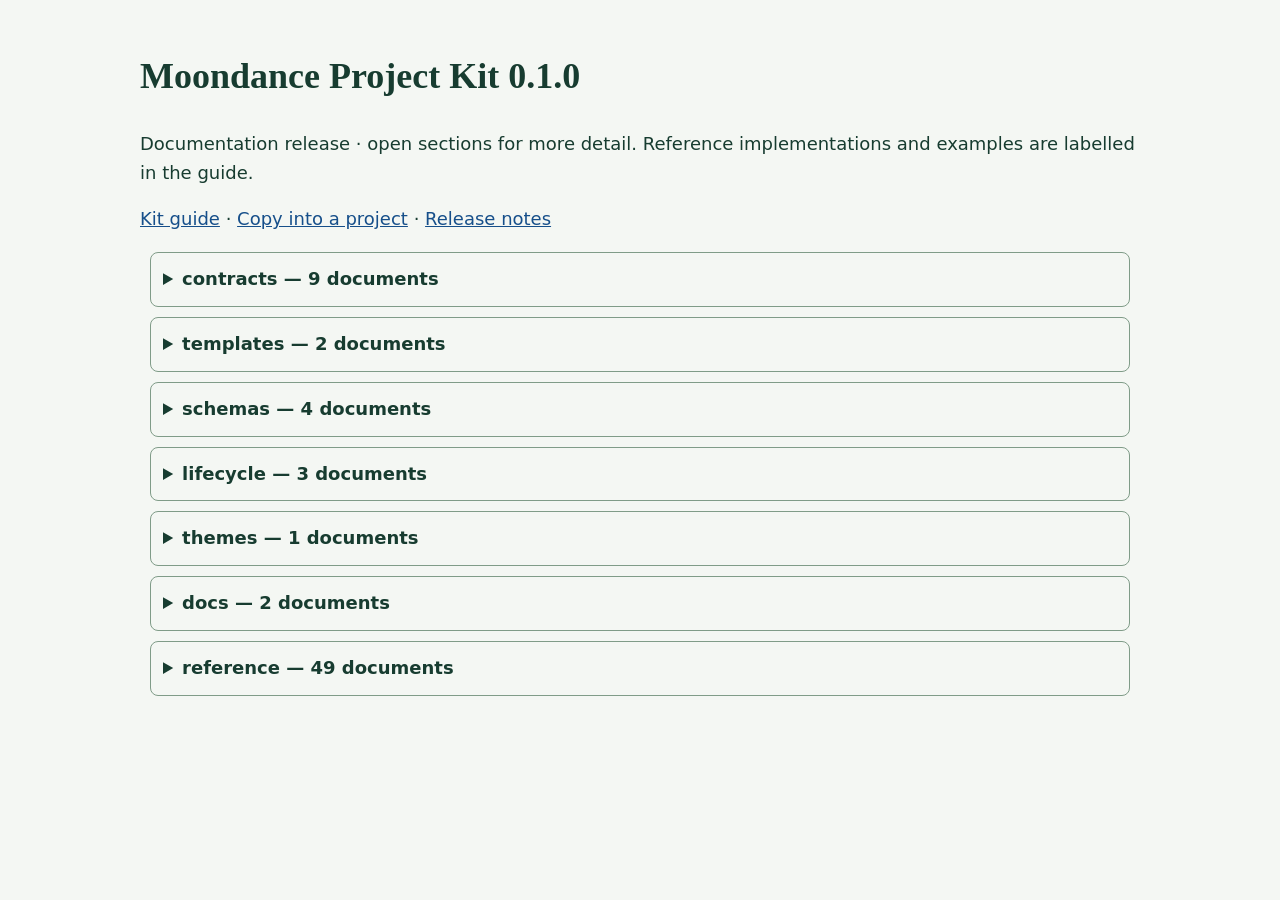
==== project-kit/inspect/index.html @ 2faeb173 "Adopt Moondance Project Kit 0.1.0" ====
<!doctype html><html lang="en"><meta charset="utf-8"><meta name="viewport" content="width=device-width"><title>Moondance Project Kit 0.1.0</title><style>body{font:18px/1.6 system-ui;background:#f4f7f3;color:#173c30;max-width:1000px;margin:auto;padding:24px}details{border:1px solid #809c88;border-radius:8px;padding:12px;margin:10px}summary{cursor:pointer;font-weight:bold}a{color:#164f8a}a:focus,summary:focus{outline:3px solid #986900}h1{font-family:Georgia,serif}</style><main><h1>Moondance Project Kit 0.1.0</h1><p>Documentation release · open sections for more detail. Reference implementations and examples are labelled in the guide.</p><p><a href="../MOONDANCE-PROJECT-KIT.md">Kit guide</a> · <a href="../docs/ADOPTION.md">Copy into a project</a> · <a href="../RELEASE-NOTES.md">Release notes</a></p><details><summary>contracts — 9 documents</summary><details><summary>contracts</summary><ul><li><a href="../contracts/accessibility.md">accessibility.md</a></li><li><a href="../contracts/architecture.md">architecture.md</a></li><li><a href="../contracts/context.md">context.md</a></li><li><a href="../contracts/dtd-ui.md">dtd-ui.md</a></li><li><a href="../contracts/feedback.md">feedback.md</a></li><li><a href="../contracts/morph.md">morph.md</a></li><li><a href="../contracts/ownership.md">ownership.md</a></li><li><a href="../contracts/services.md">services.md</a></li><li><a href="../contracts/shelf.md">shelf.md</a></li></ul></details></details><details><summary>templates — 2 documents</summary><details><summary>templates</summary><ul><li><a href="../templates/character.json">character.json</a></li><li><a href="../templates/place.json">place.json</a></li></ul></details></details><details><summary>schemas — 4 documents</summary><details><summary>schemas</summary><ul><li><a href="../schemas/character.schema.json">character.schema.json</a></li><li><a href="../schemas/consumer-lock.schema.json">consumer-lock.schema.json</a></li><li><a href="../schemas/manifest.schema.json">manifest.schema.json</a></li><li><a href="../schemas/place.schema.json">place.schema.json</a></li></ul></details></details><details><summary>lifecycle — 3 documents</summary><details><summary>lifecycle</summary><ul><li><a href="../lifecycle/ACTIVE-DESIGN.template.md">ACTIVE-DESIGN.template.md</a></li><li><a href="../lifecycle/HANDOFF.template.md">HANDOFF.template.md</a></li><li><a href="../lifecycle/TEST-PLAN.template.md">TEST-PLAN.template.md</a></li></ul></details></details><details><summary>themes — 1 documents</summary><details><summary>themes</summary><ul><li><a href="../themes/talisman-forest.tokens.json">talisman-forest.tokens.json</a></li></ul></details></details><details><summary>docs — 2 documents</summary><details><summary>docs</summary><ul><li><a href="../docs/ADOPTION.md">ADOPTION.md</a></li><li><a href="../docs/TEMPLATES.md">TEMPLATES.md</a></li></ul></details></details><details><summary>reference — 49 documents</summary><details><summary>reference</summary><ul><li><a href="../reference/README.md">README.md</a></li></ul></details><details><summary>reference/talisman</summary><ul><li><a href="../reference/talisman/AGENTS.index.md">AGENTS.index.md</a></li><li><a href="../reference/talisman/PATCH-BUNDLE-INSTRUCTIONS.md">PATCH-BUNDLE-INSTRUCTIONS.md</a></li></ul></details><details><summary>reference/talisman/context-management</summary><ul><li><a href="../reference/talisman/context-management/README.md">README.md</a></li></ul></details><details><summary>reference/talisman/context-management/docs</summary><ul><li><a href="../reference/talisman/context-management/docs/APPLICATION-CONTEXT-PAYLOAD-V1.md">APPLICATION-CONTEXT-PAYLOAD-V1.md</a></li><li><a href="../reference/talisman/context-management/docs/APPLICATION-INTEGRATION.md">APPLICATION-INTEGRATION.md</a></li><li><a href="../reference/talisman/context-management/docs/CONTEXT-CONTRACT.md">CONTEXT-CONTRACT.md</a></li><li><a href="../reference/talisman/context-management/docs/MONITOR-AND-TALITALK.md">MONITOR-AND-TALITALK.md</a></li></ul></details><details><summary>reference/talisman/design/Active Designs/Application Server</summary><ul><li><a href="../reference/talisman/design/Active%20Designs/Application%20Server/CRITTER-READ-CONTRACT.md">CRITTER-READ-CONTRACT.md</a></li><li><a href="../reference/talisman/design/Active%20Designs/Application%20Server/DATABASE-VIEWER.md">DATABASE-VIEWER.md</a></li><li><a href="../reference/talisman/design/Active%20Designs/Application%20Server/HOT-PUBLICATION-HANDOFF.md">HOT-PUBLICATION-HANDOFF.md</a></li><li><a href="../reference/talisman/design/Active%20Designs/Application%20Server/MANAGED-HANDLER-RUNTIME-DESIGN.md">MANAGED-HANDLER-RUNTIME-DESIGN.md</a></li><li><a href="../reference/talisman/design/Active%20Designs/Application%20Server/MOONBEAM-DELTA-PUBLICATION-DESIGN.md">MOONBEAM-DELTA-PUBLICATION-DESIGN.md</a></li><li><a href="../reference/talisman/design/Active%20Designs/Application%20Server/PAGE-PLUGIN-CONTRACT.md">PAGE-PLUGIN-CONTRACT.md</a></li></ul></details><details><summary>reference/talisman/design/Active Designs/GM Control Screen</summary><ul><li><a href="../reference/talisman/design/Active%20Designs/GM%20Control%20Screen/CONTROL-CONTEXT-REVIEW.md">CONTROL-CONTEXT-REVIEW.md</a></li><li><a href="../reference/talisman/design/Active%20Designs/GM%20Control%20Screen/CONTROL-SAVED-LAYOUT-REVIEW.md">CONTROL-SAVED-LAYOUT-REVIEW.md</a></li></ul></details><details><summary>reference/talisman/design/Active Designs/Moondance Web</summary><ul><li><a href="../reference/talisman/design/Active%20Designs/Moondance%20Web/TALISMAN-ONLINE-SERVER.md">TALISMAN-ONLINE-SERVER.md</a></li></ul></details><details><summary>reference/talisman/design/Active Designs/Object Sing &amp; Dance Factory__</summary><ul><li><a href="../reference/talisman/design/Active%20Designs/Object%20Sing%20%26%20Dance%20Factory__/METAMORPH-GALLERY.md">METAMORPH-GALLERY.md</a></li><li><a href="../reference/talisman/design/Active%20Designs/Object%20Sing%20%26%20Dance%20Factory__/MORPH-DESIGN.md">MORPH-DESIGN.md</a></li><li><a href="../reference/talisman/design/Active%20Designs/Object%20Sing%20%26%20Dance%20Factory__/REFERENCE-AUDIT.md">REFERENCE-AUDIT.md</a></li><li><a href="../reference/talisman/design/Active%20Designs/Object%20Sing%20%26%20Dance%20Factory__/SIGN-LANGUAGE-MORPH-CAPABILITY.md">SIGN-LANGUAGE-MORPH-CAPABILITY.md</a></li><li><a href="../reference/talisman/design/Active%20Designs/Object%20Sing%20%26%20Dance%20Factory__/SLICE-NATIVE-STORAGE.md">SLICE-NATIVE-STORAGE.md</a></li><li><a href="../reference/talisman/design/Active%20Designs/Object%20Sing%20%26%20Dance%20Factory__/SYSTEM-DESIGN.md">SYSTEM-DESIGN.md</a></li><li><a href="../reference/talisman/design/Active%20Designs/Object%20Sing%20%26%20Dance%20Factory__/TEST-PLAN.md">TEST-PLAN.md</a></li><li><a href="../reference/talisman/design/Active%20Designs/Object%20Sing%20%26%20Dance%20Factory__/UNIFIED-MORPH-WORKBENCH-HANDOFF.md">UNIFIED-MORPH-WORKBENCH-HANDOFF.md</a></li></ul></details><details><summary>reference/talisman/design/Active Designs/Talisman Architecture</summary><ul><li><a href="../reference/talisman/design/Active%20Designs/Talisman%20Architecture/ACTIVE-DESIGN.md">ACTIVE-DESIGN.md</a></li><li><a href="../reference/talisman/design/Active%20Designs/Talisman%20Architecture/IMPLEMENTATION-FRICTION.md">IMPLEMENTATION-FRICTION.md</a></li><li><a href="../reference/talisman/design/Active%20Designs/Talisman%20Architecture/MOONDANCE-PROJECT-KIT.md">MOONDANCE-PROJECT-KIT.md</a></li><li><a href="../reference/talisman/design/Active%20Designs/Talisman%20Architecture/PATCHER-QUEUE-CONTRACT.md">PATCHER-QUEUE-CONTRACT.md</a></li><li><a href="../reference/talisman/design/Active%20Designs/Talisman%20Architecture/TALISMAN-ARCHITECTURE-OPERATIONS-ATLAS.md">TALISMAN-ARCHITECTURE-OPERATIONS-ATLAS.md</a></li><li><a href="../reference/talisman/design/Active%20Designs/Talisman%20Architecture/TEST-PLAN.md">TEST-PLAN.md</a></li><li><a href="../reference/talisman/design/Active%20Designs/Talisman%20Architecture/THE-RIGHT-LINE.md">THE-RIGHT-LINE.md</a></li></ul></details><details><summary>reference/talisman/design/Active Designs/Talisman Architecture/handoffs</summary><ul><li><a href="../reference/talisman/design/Active%20Designs/Talisman%20Architecture/handoffs/LIFECYCLE-HANDOFF.md">LIFECYCLE-HANDOFF.md</a></li><li><a href="../reference/talisman/design/Active%20Designs/Talisman%20Architecture/handoffs/PROJECT-KIT-HANDOFF.md">PROJECT-KIT-HANDOFF.md</a></li></ul></details><details><summary>reference/talisman/design/Active Designs/Talisman Editor Integration</summary><ul><li><a href="../reference/talisman/design/Active%20Designs/Talisman%20Editor%20Integration/LOCAL-EDITOR-INTEGRATION.md">LOCAL-EDITOR-INTEGRATION.md</a></li></ul></details><details><summary>reference/talisman/design/Active Designs/Talisman Forest__</summary><ul><li><a href="../reference/talisman/design/Active%20Designs/Talisman%20Forest__/ACTIVE-DESIGN.md">ACTIVE-DESIGN.md</a></li><li><a href="../reference/talisman/design/Active%20Designs/Talisman%20Forest__/BROWSER-THEME-CONTRACT.md">BROWSER-THEME-CONTRACT.md</a></li></ul></details><details><summary>reference/talisman/design/Active Designs/Talisman Shelf__</summary><ul><li><a href="../reference/talisman/design/Active%20Designs/Talisman%20Shelf__/DTDT-V3-SHELF-DESIGN.md">DTDT-V3-SHELF-DESIGN.md</a></li><li><a href="../reference/talisman/design/Active%20Designs/Talisman%20Shelf__/SHELF-CONTRACT-V1.md">SHELF-CONTRACT-V1.md</a></li><li><a href="../reference/talisman/design/Active%20Designs/Talisman%20Shelf__/SHELF-CONTRACT-V2.md">SHELF-CONTRACT-V2.md</a></li></ul></details><details><summary>reference/talisman/design</summary><ul><li><a href="../reference/talisman/design/MOONDANCE-PROJECT-PROFILE.md">MOONDANCE-PROJECT-PROFILE.md</a></li></ul></details><details><summary>reference/talisman/development-atlas</summary><ul><li><a href="../reference/talisman/development-atlas/Development-Architecture-Atlas.md">Development-Architecture-Atlas.md</a></li><li><a href="../reference/talisman/development-atlas/action-routing.md">action-routing.md</a></li><li><a href="../reference/talisman/development-atlas/events-threading.md">events-threading.md</a></li><li><a href="../reference/talisman/development-atlas/focused-tests.md">focused-tests.md</a></li><li><a href="../reference/talisman/development-atlas/operations-contract.md">operations-contract.md</a></li><li><a href="../reference/talisman/development-atlas/persistence-and-content.md">persistence-and-content.md</a></li><li><a href="../reference/talisman/development-atlas/service-architecture.md">service-architecture.md</a></li><li><a href="../reference/talisman/development-atlas/validation.md">validation.md</a></li></ul></details></details></main></html>
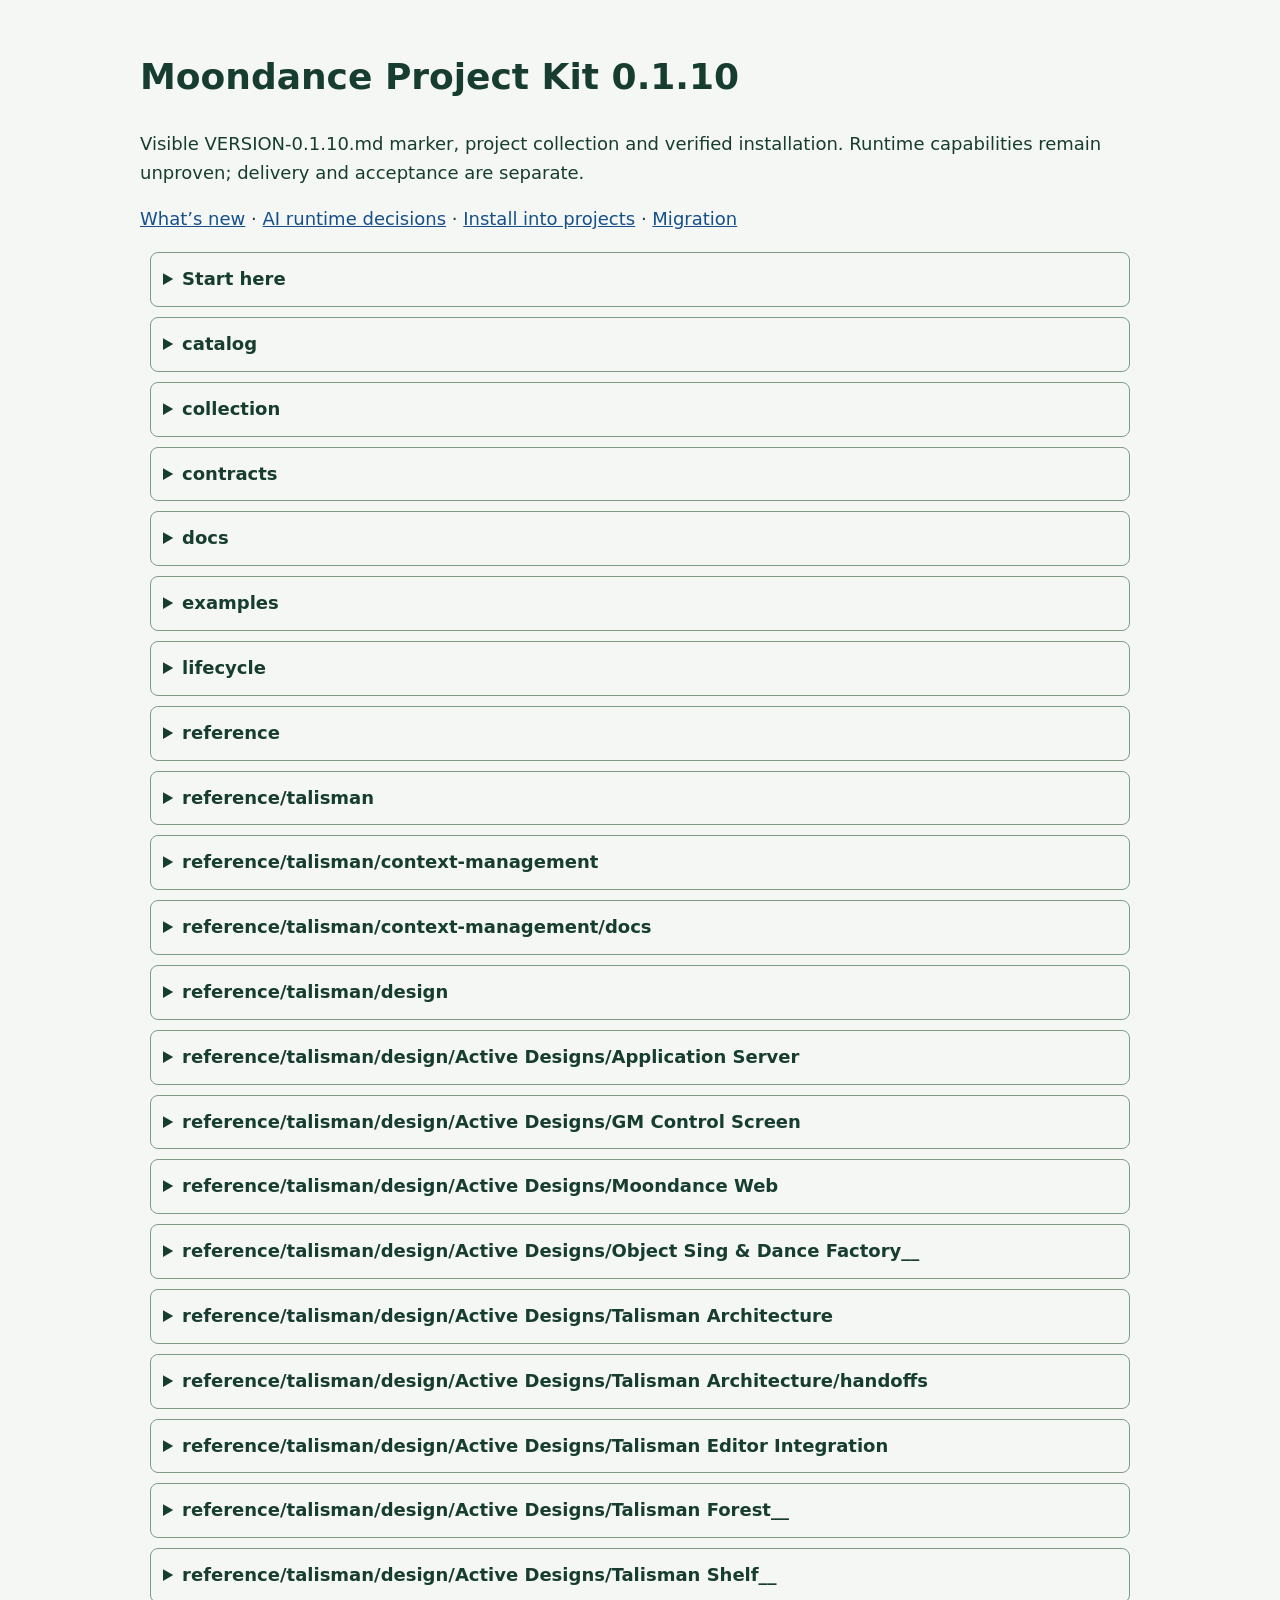
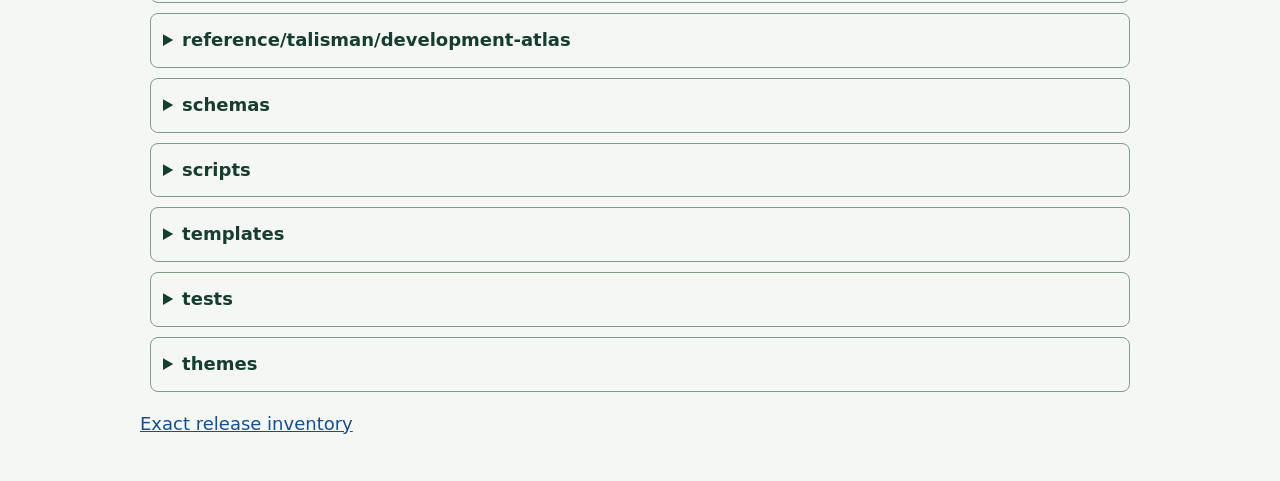
==== commit 68d02339: "mpk" ====
--- a/project-kit/inspect/index.html
+++ b/project-kit/inspect/index.html
@@ -1 +1,196 @@
-<!doctype html><html lang="en"><meta charset="utf-8"><meta name="viewport" content="width=device-width"><title>Moondance Project Kit 0.1.0</title><style>body{font:18px/1.6 system-ui;background:#f4f7f3;color:#173c30;max-width:1000px;margin:auto;padding:24px}details{border:1px solid #809c88;border-radius:8px;padding:12px;margin:10px}summary{cursor:pointer;font-weight:bold}a{color:#164f8a}a:focus,summary:focus{outline:3px solid #986900}h1{font-family:Georgia,serif}</style><main><h1>Moondance Project Kit 0.1.0</h1><p>Documentation release · open sections for more detail. Reference implementations and examples are labelled in the guide.</p><p><a href="../MOONDANCE-PROJECT-KIT.md">Kit guide</a> · <a href="../docs/ADOPTION.md">Copy into a project</a> · <a href="../RELEASE-NOTES.md">Release notes</a></p><details><summary>contracts — 9 documents</summary><details><summary>contracts</summary><ul><li><a href="../contracts/accessibility.md">accessibility.md</a></li><li><a href="../contracts/architecture.md">architecture.md</a></li><li><a href="../contracts/context.md">context.md</a></li><li><a href="../contracts/dtd-ui.md">dtd-ui.md</a></li><li><a href="../contracts/feedback.md">feedback.md</a></li><li><a href="../contracts/morph.md">morph.md</a></li><li><a href="../contracts/ownership.md">ownership.md</a></li><li><a href="../contracts/services.md">services.md</a></li><li><a href="../contracts/shelf.md">shelf.md</a></li></ul></details></details><details><summary>templates — 2 documents</summary><details><summary>templates</summary><ul><li><a href="../templates/character.json">character.json</a></li><li><a href="../templates/place.json">place.json</a></li></ul></details></details><details><summary>schemas — 4 documents</summary><details><summary>schemas</summary><ul><li><a href="../schemas/character.schema.json">character.schema.json</a></li><li><a href="../schemas/consumer-lock.schema.json">consumer-lock.schema.json</a></li><li><a href="../schemas/manifest.schema.json">manifest.schema.json</a></li><li><a href="../schemas/place.schema.json">place.schema.json</a></li></ul></details></details><details><summary>lifecycle — 3 documents</summary><details><summary>lifecycle</summary><ul><li><a href="../lifecycle/ACTIVE-DESIGN.template.md">ACTIVE-DESIGN.template.md</a></li><li><a href="../lifecycle/HANDOFF.template.md">HANDOFF.template.md</a></li><li><a href="../lifecycle/TEST-PLAN.template.md">TEST-PLAN.template.md</a></li></ul></details></details><details><summary>themes — 1 documents</summary><details><summary>themes</summary><ul><li><a href="../themes/talisman-forest.tokens.json">talisman-forest.tokens.json</a></li></ul></details></details><details><summary>docs — 2 documents</summary><details><summary>docs</summary><ul><li><a href="../docs/ADOPTION.md">ADOPTION.md</a></li><li><a href="../docs/TEMPLATES.md">TEMPLATES.md</a></li></ul></details></details><details><summary>reference — 49 documents</summary><details><summary>reference</summary><ul><li><a href="../reference/README.md">README.md</a></li></ul></details><details><summary>reference/talisman</summary><ul><li><a href="../reference/talisman/AGENTS.index.md">AGENTS.index.md</a></li><li><a href="../reference/talisman/PATCH-BUNDLE-INSTRUCTIONS.md">PATCH-BUNDLE-INSTRUCTIONS.md</a></li></ul></details><details><summary>reference/talisman/context-management</summary><ul><li><a href="../reference/talisman/context-management/README.md">README.md</a></li></ul></details><details><summary>reference/talisman/context-management/docs</summary><ul><li><a href="../reference/talisman/context-management/docs/APPLICATION-CONTEXT-PAYLOAD-V1.md">APPLICATION-CONTEXT-PAYLOAD-V1.md</a></li><li><a href="../reference/talisman/context-management/docs/APPLICATION-INTEGRATION.md">APPLICATION-INTEGRATION.md</a></li><li><a href="../reference/talisman/context-management/docs/CONTEXT-CONTRACT.md">CONTEXT-CONTRACT.md</a></li><li><a href="../reference/talisman/context-management/docs/MONITOR-AND-TALITALK.md">MONITOR-AND-TALITALK.md</a></li></ul></details><details><summary>reference/talisman/design/Active Designs/Application Server</summary><ul><li><a href="../reference/talisman/design/Active%20Designs/Application%20Server/CRITTER-READ-CONTRACT.md">CRITTER-READ-CONTRACT.md</a></li><li><a href="../reference/talisman/design/Active%20Designs/Application%20Server/DATABASE-VIEWER.md">DATABASE-VIEWER.md</a></li><li><a href="../reference/talisman/design/Active%20Designs/Application%20Server/HOT-PUBLICATION-HANDOFF.md">HOT-PUBLICATION-HANDOFF.md</a></li><li><a href="../reference/talisman/design/Active%20Designs/Application%20Server/MANAGED-HANDLER-RUNTIME-DESIGN.md">MANAGED-HANDLER-RUNTIME-DESIGN.md</a></li><li><a href="../reference/talisman/design/Active%20Designs/Application%20Server/MOONBEAM-DELTA-PUBLICATION-DESIGN.md">MOONBEAM-DELTA-PUBLICATION-DESIGN.md</a></li><li><a href="../reference/talisman/design/Active%20Designs/Application%20Server/PAGE-PLUGIN-CONTRACT.md">PAGE-PLUGIN-CONTRACT.md</a></li></ul></details><details><summary>reference/talisman/design/Active Designs/GM Control Screen</summary><ul><li><a href="../reference/talisman/design/Active%20Designs/GM%20Control%20Screen/CONTROL-CONTEXT-REVIEW.md">CONTROL-CONTEXT-REVIEW.md</a></li><li><a href="../reference/talisman/design/Active%20Designs/GM%20Control%20Screen/CONTROL-SAVED-LAYOUT-REVIEW.md">CONTROL-SAVED-LAYOUT-REVIEW.md</a></li></ul></details><details><summary>reference/talisman/design/Active Designs/Moondance Web</summary><ul><li><a href="../reference/talisman/design/Active%20Designs/Moondance%20Web/TALISMAN-ONLINE-SERVER.md">TALISMAN-ONLINE-SERVER.md</a></li></ul></details><details><summary>reference/talisman/design/Active Designs/Object Sing &amp; Dance Factory__</summary><ul><li><a href="../reference/talisman/design/Active%20Designs/Object%20Sing%20%26%20Dance%20Factory__/METAMORPH-GALLERY.md">METAMORPH-GALLERY.md</a></li><li><a href="../reference/talisman/design/Active%20Designs/Object%20Sing%20%26%20Dance%20Factory__/MORPH-DESIGN.md">MORPH-DESIGN.md</a></li><li><a href="../reference/talisman/design/Active%20Designs/Object%20Sing%20%26%20Dance%20Factory__/REFERENCE-AUDIT.md">REFERENCE-AUDIT.md</a></li><li><a href="../reference/talisman/design/Active%20Designs/Object%20Sing%20%26%20Dance%20Factory__/SIGN-LANGUAGE-MORPH-CAPABILITY.md">SIGN-LANGUAGE-MORPH-CAPABILITY.md</a></li><li><a href="../reference/talisman/design/Active%20Designs/Object%20Sing%20%26%20Dance%20Factory__/SLICE-NATIVE-STORAGE.md">SLICE-NATIVE-STORAGE.md</a></li><li><a href="../reference/talisman/design/Active%20Designs/Object%20Sing%20%26%20Dance%20Factory__/SYSTEM-DESIGN.md">SYSTEM-DESIGN.md</a></li><li><a href="../reference/talisman/design/Active%20Designs/Object%20Sing%20%26%20Dance%20Factory__/TEST-PLAN.md">TEST-PLAN.md</a></li><li><a href="../reference/talisman/design/Active%20Designs/Object%20Sing%20%26%20Dance%20Factory__/UNIFIED-MORPH-WORKBENCH-HANDOFF.md">UNIFIED-MORPH-WORKBENCH-HANDOFF.md</a></li></ul></details><details><summary>reference/talisman/design/Active Designs/Talisman Architecture</summary><ul><li><a href="../reference/talisman/design/Active%20Designs/Talisman%20Architecture/ACTIVE-DESIGN.md">ACTIVE-DESIGN.md</a></li><li><a href="../reference/talisman/design/Active%20Designs/Talisman%20Architecture/IMPLEMENTATION-FRICTION.md">IMPLEMENTATION-FRICTION.md</a></li><li><a href="../reference/talisman/design/Active%20Designs/Talisman%20Architecture/MOONDANCE-PROJECT-KIT.md">MOONDANCE-PROJECT-KIT.md</a></li><li><a href="../reference/talisman/design/Active%20Designs/Talisman%20Architecture/PATCHER-QUEUE-CONTRACT.md">PATCHER-QUEUE-CONTRACT.md</a></li><li><a href="../reference/talisman/design/Active%20Designs/Talisman%20Architecture/TALISMAN-ARCHITECTURE-OPERATIONS-ATLAS.md">TALISMAN-ARCHITECTURE-OPERATIONS-ATLAS.md</a></li><li><a href="../reference/talisman/design/Active%20Designs/Talisman%20Architecture/TEST-PLAN.md">TEST-PLAN.md</a></li><li><a href="../reference/talisman/design/Active%20Designs/Talisman%20Architecture/THE-RIGHT-LINE.md">THE-RIGHT-LINE.md</a></li></ul></details><details><summary>reference/talisman/design/Active Designs/Talisman Architecture/handoffs</summary><ul><li><a href="../reference/talisman/design/Active%20Designs/Talisman%20Architecture/handoffs/LIFECYCLE-HANDOFF.md">LIFECYCLE-HANDOFF.md</a></li><li><a href="../reference/talisman/design/Active%20Designs/Talisman%20Architecture/handoffs/PROJECT-KIT-HANDOFF.md">PROJECT-KIT-HANDOFF.md</a></li></ul></details><details><summary>reference/talisman/design/Active Designs/Talisman Editor Integration</summary><ul><li><a href="../reference/talisman/design/Active%20Designs/Talisman%20Editor%20Integration/LOCAL-EDITOR-INTEGRATION.md">LOCAL-EDITOR-INTEGRATION.md</a></li></ul></details><details><summary>reference/talisman/design/Active Designs/Talisman Forest__</summary><ul><li><a href="../reference/talisman/design/Active%20Designs/Talisman%20Forest__/ACTIVE-DESIGN.md">ACTIVE-DESIGN.md</a></li><li><a href="../reference/talisman/design/Active%20Designs/Talisman%20Forest__/BROWSER-THEME-CONTRACT.md">BROWSER-THEME-CONTRACT.md</a></li></ul></details><details><summary>reference/talisman/design/Active Designs/Talisman Shelf__</summary><ul><li><a href="../reference/talisman/design/Active%20Designs/Talisman%20Shelf__/DTDT-V3-SHELF-DESIGN.md">DTDT-V3-SHELF-DESIGN.md</a></li><li><a href="../reference/talisman/design/Active%20Designs/Talisman%20Shelf__/SHELF-CONTRACT-V1.md">SHELF-CONTRACT-V1.md</a></li><li><a href="../reference/talisman/design/Active%20Designs/Talisman%20Shelf__/SHELF-CONTRACT-V2.md">SHELF-CONTRACT-V2.md</a></li></ul></details><details><summary>reference/talisman/design</summary><ul><li><a href="../reference/talisman/design/MOONDANCE-PROJECT-PROFILE.md">MOONDANCE-PROJECT-PROFILE.md</a></li></ul></details><details><summary>reference/talisman/development-atlas</summary><ul><li><a href="../reference/talisman/development-atlas/Development-Architecture-Atlas.md">Development-Architecture-Atlas.md</a></li><li><a href="../reference/talisman/development-atlas/action-routing.md">action-routing.md</a></li><li><a href="../reference/talisman/development-atlas/events-threading.md">events-threading.md</a></li><li><a href="../reference/talisman/development-atlas/focused-tests.md">focused-tests.md</a></li><li><a href="../reference/talisman/development-atlas/operations-contract.md">operations-contract.md</a></li><li><a href="../reference/talisman/development-atlas/persistence-and-content.md">persistence-and-content.md</a></li><li><a href="../reference/talisman/development-atlas/service-architecture.md">service-architecture.md</a></li><li><a href="../reference/talisman/development-atlas/validation.md">validation.md</a></li></ul></details></details></main></html>
+<!doctype html><html lang="en"><meta charset="utf-8"><meta name="viewport" content="width=device-width"><title>Moondance Project Kit 0.1.10</title><style>body{font:18px/1.6 system-ui;max-width:1000px;margin:auto;padding:24px;background:#f4f7f3;color:#173c30}details{border:1px solid #809c88;border-radius:8px;padding:12px;margin:10px}summary{cursor:pointer;font-weight:bold}a{color:#164f8a}a:focus,summary:focus{outline:3px solid #986900}</style><main><h1>Moondance Project Kit 0.1.10</h1><p>Visible VERSION-0.1.10.md marker, project collection and verified installation. Runtime capabilities remain unproven; delivery and acceptance are separate.</p><p><a href="../CHANGELOG.md">What’s new</a> · <a href="../contracts/ai-runtime-decisions.md">AI runtime decisions</a> · <a href="../docs/INSTALLING-PROJECT-KIT.md">Install into projects</a> · <a href="../docs/MIGRATION-0.1.10.md">Migration</a></p>
+<details><summary>Start here</summary><ul>
+<li><a href="../.gitignore">.gitignore</a></li>
+<li><a href="../AGENTS.md">AGENTS.md</a></li>
+<li><a href="../CHANGELOG.md">CHANGELOG.md</a></li>
+<li><a href="../DEPENDENCIES-LICENSES.md">DEPENDENCIES-LICENSES.md</a></li>
+<li><a href="../MOONDANCE-PROJECT-KIT.md">MOONDANCE-PROJECT-KIT.md</a></li>
+<li><a href="../PROVENANCE.json">PROVENANCE.json</a></li>
+<li><a href="../README.md">README.md</a></li>
+<li><a href="../RELEASE-NOTES.md">RELEASE-NOTES.md</a></li>
+<li><a href="../VERSION-0.1.10.md">VERSION-0.1.10.md</a></li>
+</ul></details>
+<details><summary>catalog</summary><ul>
+<li><a href="../catalog/README.md">README.md</a></li>
+<li><a href="../catalog/status.json">status.json</a></li>
+</ul></details>
+<details><summary>collection</summary><ul>
+<li><a href="../collection/pinned-projects.json">pinned-projects.json</a></li>
+</ul></details>
+<details><summary>contracts</summary><ul>
+<li><a href="../contracts/accessibility.md">accessibility.md</a></li>
+<li><a href="../contracts/ai-provider-dialogue.md">ai-provider-dialogue.md</a></li>
+<li><a href="../contracts/ai-runtime-decisions.md">ai-runtime-decisions.md</a></li>
+<li><a href="../contracts/architecture.md">architecture.md</a></li>
+<li><a href="../contracts/behavior-executors.md">behavior-executors.md</a></li>
+<li><a href="../contracts/behavior.md">behavior.md</a></li>
+<li><a href="../contracts/campaign-simulation.md">campaign-simulation.md</a></li>
+<li><a href="../contracts/context.md">context.md</a></li>
+<li><a href="../contracts/dtd-ui.md">dtd-ui.md</a></li>
+<li><a href="../contracts/feedback.md">feedback.md</a></li>
+<li><a href="../contracts/local-supplements.md">local-supplements.md</a></li>
+<li><a href="../contracts/metamorph.md">metamorph.md</a></li>
+<li><a href="../contracts/morph-catalog.md">morph-catalog.md</a></li>
+<li><a href="../contracts/morph-return-cycle.md">morph-return-cycle.md</a></li>
+<li><a href="../contracts/morph.md">morph.md</a></li>
+<li><a href="../contracts/native-content.md">native-content.md</a></li>
+<li><a href="../contracts/objects.md">objects.md</a></li>
+<li><a href="../contracts/ownership.md">ownership.md</a></li>
+<li><a href="../contracts/persistence.md">persistence.md</a></li>
+<li><a href="../contracts/physics.md">physics.md</a></li>
+<li><a href="../contracts/place.md">place.md</a></li>
+<li><a href="../contracts/services.md">services.md</a></li>
+<li><a href="../contracts/shelf.md">shelf.md</a></li>
+<li><a href="../contracts/talisman-console.md">talisman-console.md</a></li>
+<li><a href="../contracts/voice-authoring.md">voice-authoring.md</a></li>
+<li><a href="../contracts/voice-lab.md">voice-lab.md</a></li>
+</ul></details>
+<details><summary>docs</summary><ul>
+<li><a href="../docs/ADOPTION.md">ADOPTION.md</a></li>
+<li><a href="../docs/BROWSER-HOST-ARCHITECTURE.md">BROWSER-HOST-ARCHITECTURE.md</a></li>
+<li><a href="../docs/COLLECTING-PROJECT-UPDATES.md">COLLECTING-PROJECT-UPDATES.md</a></li>
+<li><a href="../docs/DELIVERY-GATES.md">DELIVERY-GATES.md</a></li>
+<li><a href="../docs/FIELD-TRIAL-LESSONS.md">FIELD-TRIAL-LESSONS.md</a></li>
+<li><a href="../docs/INSTALLING-PROJECT-KIT.md">INSTALLING-PROJECT-KIT.md</a></li>
+<li><a href="../docs/LEE-VOICE-LAB-FINDINGS.md">LEE-VOICE-LAB-FINDINGS.md</a></li>
+<li><a href="../docs/LOCAL-FINDINGS-0.1.3.md">LOCAL-FINDINGS-0.1.3.md</a></li>
+<li><a href="../docs/MIGRATION-0.1.1.md">MIGRATION-0.1.1.md</a></li>
+<li><a href="../docs/MIGRATION-0.1.10.md">MIGRATION-0.1.10.md</a></li>
+<li><a href="../docs/MIGRATION-0.1.2.md">MIGRATION-0.1.2.md</a></li>
+<li><a href="../docs/MIGRATION-0.1.3.md">MIGRATION-0.1.3.md</a></li>
+<li><a href="../docs/MIGRATION-0.1.4.md">MIGRATION-0.1.4.md</a></li>
+<li><a href="../docs/MIGRATION-0.1.5.md">MIGRATION-0.1.5.md</a></li>
+<li><a href="../docs/MIGRATION-0.1.6.md">MIGRATION-0.1.6.md</a></li>
+<li><a href="../docs/MIGRATION-0.1.7.md">MIGRATION-0.1.7.md</a></li>
+<li><a href="../docs/MIGRATION-0.1.8.md">MIGRATION-0.1.8.md</a></li>
+<li><a href="../docs/MIGRATION-0.1.9.md">MIGRATION-0.1.9.md</a></li>
+<li><a href="../docs/MORPH-CAPABILITY-STATUS.md">MORPH-CAPABILITY-STATUS.md</a></li>
+<li><a href="../docs/NEW-UPDATE-PROFILE.md">NEW-UPDATE-PROFILE.md</a></li>
+<li><a href="../docs/OWNER-CAPABILITY-REPORTS.md">OWNER-CAPABILITY-REPORTS.md</a></li>
+<li><a href="../docs/PUBLISHING-INSTALLED-KITS.md">PUBLISHING-INSTALLED-KITS.md</a></li>
+<li><a href="../docs/TASSY-ADMISSION-REFERENCE.md">TASSY-ADMISSION-REFERENCE.md</a></li>
+<li><a href="../docs/TEMPLATES.md">TEMPLATES.md</a></li>
+<li><a href="../docs/UPDATE-SOURCES.md">UPDATE-SOURCES.md</a></li>
+<li><a href="../docs/VOICE-LAB-PACKAGE.md">VOICE-LAB-PACKAGE.md</a></li>
+</ul></details>
+<details><summary>examples</summary><ul>
+<li><a href="../examples/behavior-executor.md">behavior-executor.md</a></li>
+<li><a href="../examples/behavior-plans.md">behavior-plans.md</a></li>
+<li><a href="../examples/consumer-lock.json">consumer-lock.json</a></li>
+<li><a href="../examples/derek-campaign-heartbeat.md">derek-campaign-heartbeat.md</a></li>
+<li><a href="../examples/morph-language.md">morph-language.md</a></li>
+<li><a href="../examples/voice-lab-package.json">voice-lab-package.json</a></li>
+</ul></details>
+<details><summary>lifecycle</summary><ul>
+<li><a href="../lifecycle/ACTIVE-DESIGN.template.md">ACTIVE-DESIGN.template.md</a></li>
+<li><a href="../lifecycle/HANDOFF.template.md">HANDOFF.template.md</a></li>
+<li><a href="../lifecycle/KIT-FEEDBACK.template.md">KIT-FEEDBACK.template.md</a></li>
+<li><a href="../lifecycle/LOCAL-SUPPLEMENT.template.md">LOCAL-SUPPLEMENT.template.md</a></li>
+<li><a href="../lifecycle/MPK-HANDOFF.template.json">MPK-HANDOFF.template.json</a></li>
+<li><a href="../lifecycle/TEST-PLAN.template.md">TEST-PLAN.template.md</a></li>
+</ul></details>
+<details><summary>reference</summary><ul>
+<li><a href="../reference/README.md">README.md</a></li>
+</ul></details>
+<details><summary>reference/talisman</summary><ul>
+<li><a href="../reference/talisman/AGENTS.index.md">AGENTS.index.md</a></li>
+<li><a href="../reference/talisman/PATCH-BUNDLE-INSTRUCTIONS.md">PATCH-BUNDLE-INSTRUCTIONS.md</a></li>
+</ul></details>
+<details><summary>reference/talisman/context-management</summary><ul>
+<li><a href="../reference/talisman/context-management/README.md">README.md</a></li>
+</ul></details>
+<details><summary>reference/talisman/context-management/docs</summary><ul>
+<li><a href="../reference/talisman/context-management/docs/APPLICATION-CONTEXT-PAYLOAD-V1.md">APPLICATION-CONTEXT-PAYLOAD-V1.md</a></li>
+<li><a href="../reference/talisman/context-management/docs/APPLICATION-INTEGRATION.md">APPLICATION-INTEGRATION.md</a></li>
+<li><a href="../reference/talisman/context-management/docs/CONTEXT-CONTRACT.md">CONTEXT-CONTRACT.md</a></li>
+<li><a href="../reference/talisman/context-management/docs/MONITOR-AND-TALITALK.md">MONITOR-AND-TALITALK.md</a></li>
+</ul></details>
+<details><summary>reference/talisman/design</summary><ul>
+<li><a href="../reference/talisman/design/MOONDANCE-PROJECT-PROFILE.md">MOONDANCE-PROJECT-PROFILE.md</a></li>
+</ul></details>
+<details><summary>reference/talisman/design/Active Designs/Application Server</summary><ul>
+<li><a href="../reference/talisman/design/Active%20Designs/Application%20Server/CRITTER-READ-CONTRACT.md">CRITTER-READ-CONTRACT.md</a></li>
+<li><a href="../reference/talisman/design/Active%20Designs/Application%20Server/DATABASE-VIEWER.md">DATABASE-VIEWER.md</a></li>
+<li><a href="../reference/talisman/design/Active%20Designs/Application%20Server/HOT-PUBLICATION-HANDOFF.md">HOT-PUBLICATION-HANDOFF.md</a></li>
+<li><a href="../reference/talisman/design/Active%20Designs/Application%20Server/MANAGED-HANDLER-RUNTIME-DESIGN.md">MANAGED-HANDLER-RUNTIME-DESIGN.md</a></li>
+<li><a href="../reference/talisman/design/Active%20Designs/Application%20Server/MOONBEAM-DELTA-PUBLICATION-DESIGN.md">MOONBEAM-DELTA-PUBLICATION-DESIGN.md</a></li>
+<li><a href="../reference/talisman/design/Active%20Designs/Application%20Server/PAGE-PLUGIN-CONTRACT.md">PAGE-PLUGIN-CONTRACT.md</a></li>
+</ul></details>
+<details><summary>reference/talisman/design/Active Designs/GM Control Screen</summary><ul>
+<li><a href="../reference/talisman/design/Active%20Designs/GM%20Control%20Screen/CONTROL-CONTEXT-REVIEW.md">CONTROL-CONTEXT-REVIEW.md</a></li>
+<li><a href="../reference/talisman/design/Active%20Designs/GM%20Control%20Screen/CONTROL-SAVED-LAYOUT-REVIEW.md">CONTROL-SAVED-LAYOUT-REVIEW.md</a></li>
+</ul></details>
+<details><summary>reference/talisman/design/Active Designs/Moondance Web</summary><ul>
+<li><a href="../reference/talisman/design/Active%20Designs/Moondance%20Web/TALISMAN-ONLINE-SERVER.md">TALISMAN-ONLINE-SERVER.md</a></li>
+</ul></details>
+<details><summary>reference/talisman/design/Active Designs/Object Sing &amp; Dance Factory__</summary><ul>
+<li><a href="../reference/talisman/design/Active%20Designs/Object%20Sing%20%26%20Dance%20Factory__/METAMORPH-GALLERY.md">METAMORPH-GALLERY.md</a></li>
+<li><a href="../reference/talisman/design/Active%20Designs/Object%20Sing%20%26%20Dance%20Factory__/MORPH-DESIGN.md">MORPH-DESIGN.md</a></li>
+<li><a href="../reference/talisman/design/Active%20Designs/Object%20Sing%20%26%20Dance%20Factory__/REFERENCE-AUDIT.md">REFERENCE-AUDIT.md</a></li>
+<li><a href="../reference/talisman/design/Active%20Designs/Object%20Sing%20%26%20Dance%20Factory__/SIGN-LANGUAGE-MORPH-CAPABILITY.md">SIGN-LANGUAGE-MORPH-CAPABILITY.md</a></li>
+<li><a href="../reference/talisman/design/Active%20Designs/Object%20Sing%20%26%20Dance%20Factory__/SLICE-NATIVE-STORAGE.md">SLICE-NATIVE-STORAGE.md</a></li>
+<li><a href="../reference/talisman/design/Active%20Designs/Object%20Sing%20%26%20Dance%20Factory__/SYSTEM-DESIGN.md">SYSTEM-DESIGN.md</a></li>
+<li><a href="../reference/talisman/design/Active%20Designs/Object%20Sing%20%26%20Dance%20Factory__/TEST-PLAN.md">TEST-PLAN.md</a></li>
+<li><a href="../reference/talisman/design/Active%20Designs/Object%20Sing%20%26%20Dance%20Factory__/UNIFIED-MORPH-WORKBENCH-HANDOFF.md">UNIFIED-MORPH-WORKBENCH-HANDOFF.md</a></li>
+</ul></details>
+<details><summary>reference/talisman/design/Active Designs/Talisman Architecture</summary><ul>
+<li><a href="../reference/talisman/design/Active%20Designs/Talisman%20Architecture/ACTIVE-DESIGN.md">ACTIVE-DESIGN.md</a></li>
+<li><a href="../reference/talisman/design/Active%20Designs/Talisman%20Architecture/IMPLEMENTATION-FRICTION.md">IMPLEMENTATION-FRICTION.md</a></li>
+<li><a href="../reference/talisman/design/Active%20Designs/Talisman%20Architecture/MOONDANCE-PROJECT-KIT.md">MOONDANCE-PROJECT-KIT.md</a></li>
+<li><a href="../reference/talisman/design/Active%20Designs/Talisman%20Architecture/PATCHER-QUEUE-CONTRACT.md">PATCHER-QUEUE-CONTRACT.md</a></li>
+<li><a href="../reference/talisman/design/Active%20Designs/Talisman%20Architecture/TALISMAN-ARCHITECTURE-OPERATIONS-ATLAS.md">TALISMAN-ARCHITECTURE-OPERATIONS-ATLAS.md</a></li>
+<li><a href="../reference/talisman/design/Active%20Designs/Talisman%20Architecture/TEST-PLAN.md">TEST-PLAN.md</a></li>
+<li><a href="../reference/talisman/design/Active%20Designs/Talisman%20Architecture/THE-RIGHT-LINE.md">THE-RIGHT-LINE.md</a></li>
+</ul></details>
+<details><summary>reference/talisman/design/Active Designs/Talisman Architecture/handoffs</summary><ul>
+<li><a href="../reference/talisman/design/Active%20Designs/Talisman%20Architecture/handoffs/LIFECYCLE-HANDOFF.md">LIFECYCLE-HANDOFF.md</a></li>
+<li><a href="../reference/talisman/design/Active%20Designs/Talisman%20Architecture/handoffs/PROJECT-KIT-HANDOFF.md">PROJECT-KIT-HANDOFF.md</a></li>
+</ul></details>
+<details><summary>reference/talisman/design/Active Designs/Talisman Editor Integration</summary><ul>
+<li><a href="../reference/talisman/design/Active%20Designs/Talisman%20Editor%20Integration/LOCAL-EDITOR-INTEGRATION.md">LOCAL-EDITOR-INTEGRATION.md</a></li>
+</ul></details>
+<details><summary>reference/talisman/design/Active Designs/Talisman Forest__</summary><ul>
+<li><a href="../reference/talisman/design/Active%20Designs/Talisman%20Forest__/ACTIVE-DESIGN.md">ACTIVE-DESIGN.md</a></li>
+<li><a href="../reference/talisman/design/Active%20Designs/Talisman%20Forest__/BROWSER-THEME-CONTRACT.md">BROWSER-THEME-CONTRACT.md</a></li>
+</ul></details>
+<details><summary>reference/talisman/design/Active Designs/Talisman Shelf__</summary><ul>
+<li><a href="../reference/talisman/design/Active%20Designs/Talisman%20Shelf__/DTDT-V3-SHELF-DESIGN.md">DTDT-V3-SHELF-DESIGN.md</a></li>
+<li><a href="../reference/talisman/design/Active%20Designs/Talisman%20Shelf__/SHELF-CONTRACT-V1.md">SHELF-CONTRACT-V1.md</a></li>
+<li><a href="../reference/talisman/design/Active%20Designs/Talisman%20Shelf__/SHELF-CONTRACT-V2.md">SHELF-CONTRACT-V2.md</a></li>
+</ul></details>
+<details><summary>reference/talisman/development-atlas</summary><ul>
+<li><a href="../reference/talisman/development-atlas/Development-Architecture-Atlas.md">Development-Architecture-Atlas.md</a></li>
+<li><a href="../reference/talisman/development-atlas/action-routing.md">action-routing.md</a></li>
+<li><a href="../reference/talisman/development-atlas/events-threading.md">events-threading.md</a></li>
+<li><a href="../reference/talisman/development-atlas/focused-tests.md">focused-tests.md</a></li>
+<li><a href="../reference/talisman/development-atlas/operations-contract.md">operations-contract.md</a></li>
+<li><a href="../reference/talisman/development-atlas/persistence-and-content.md">persistence-and-content.md</a></li>
+<li><a href="../reference/talisman/development-atlas/service-architecture.md">service-architecture.md</a></li>
+<li><a href="../reference/talisman/development-atlas/validation.md">validation.md</a></li>
+</ul></details>
+<details><summary>schemas</summary><ul>
+<li><a href="../schemas/character.schema.json">character.schema.json</a></li>
+<li><a href="../schemas/consumer-lock.schema.json">consumer-lock.schema.json</a></li>
+<li><a href="../schemas/manifest.schema.json">manifest.schema.json</a></li>
+<li><a href="../schemas/place.schema.json">place.schema.json</a></li>
+<li><a href="../schemas/voice-lab-package.schema.json">voice-lab-package.schema.json</a></li>
+</ul></details>
+<details><summary>scripts</summary><ul>
+<li><a href="../scripts/collect_mpk.py">collect_mpk.py</a></li>
+<li><a href="../scripts/install_mpk.py">install_mpk.py</a></li>
+<li><a href="../scripts/publish_mpk_installs.py">publish_mpk_installs.py</a></li>
+</ul></details>
+<details><summary>templates</summary><ul>
+<li><a href="../templates/character.json">character.json</a></li>
+<li><a href="../templates/place.json">place.json</a></li>
+<li><a href="../templates/voice-lab-package.json">voice-lab-package.json</a></li>
+</ul></details>
+<details><summary>tests</summary><ul>
+<li><a href="../tests/test_collect_mpk.py">test_collect_mpk.py</a></li>
+<li><a href="../tests/test_install_mpk.py">test_install_mpk.py</a></li>
+<li><a href="../tests/test_publish_mpk_installs.py">test_publish_mpk_installs.py</a></li>
+</ul></details>
+<details><summary>themes</summary><ul>
+<li><a href="../themes/talisman-forest.tokens.json">talisman-forest.tokens.json</a></li>
+</ul></details>
+<p><a href="../manifest.json">Exact release inventory</a></p></main></html>
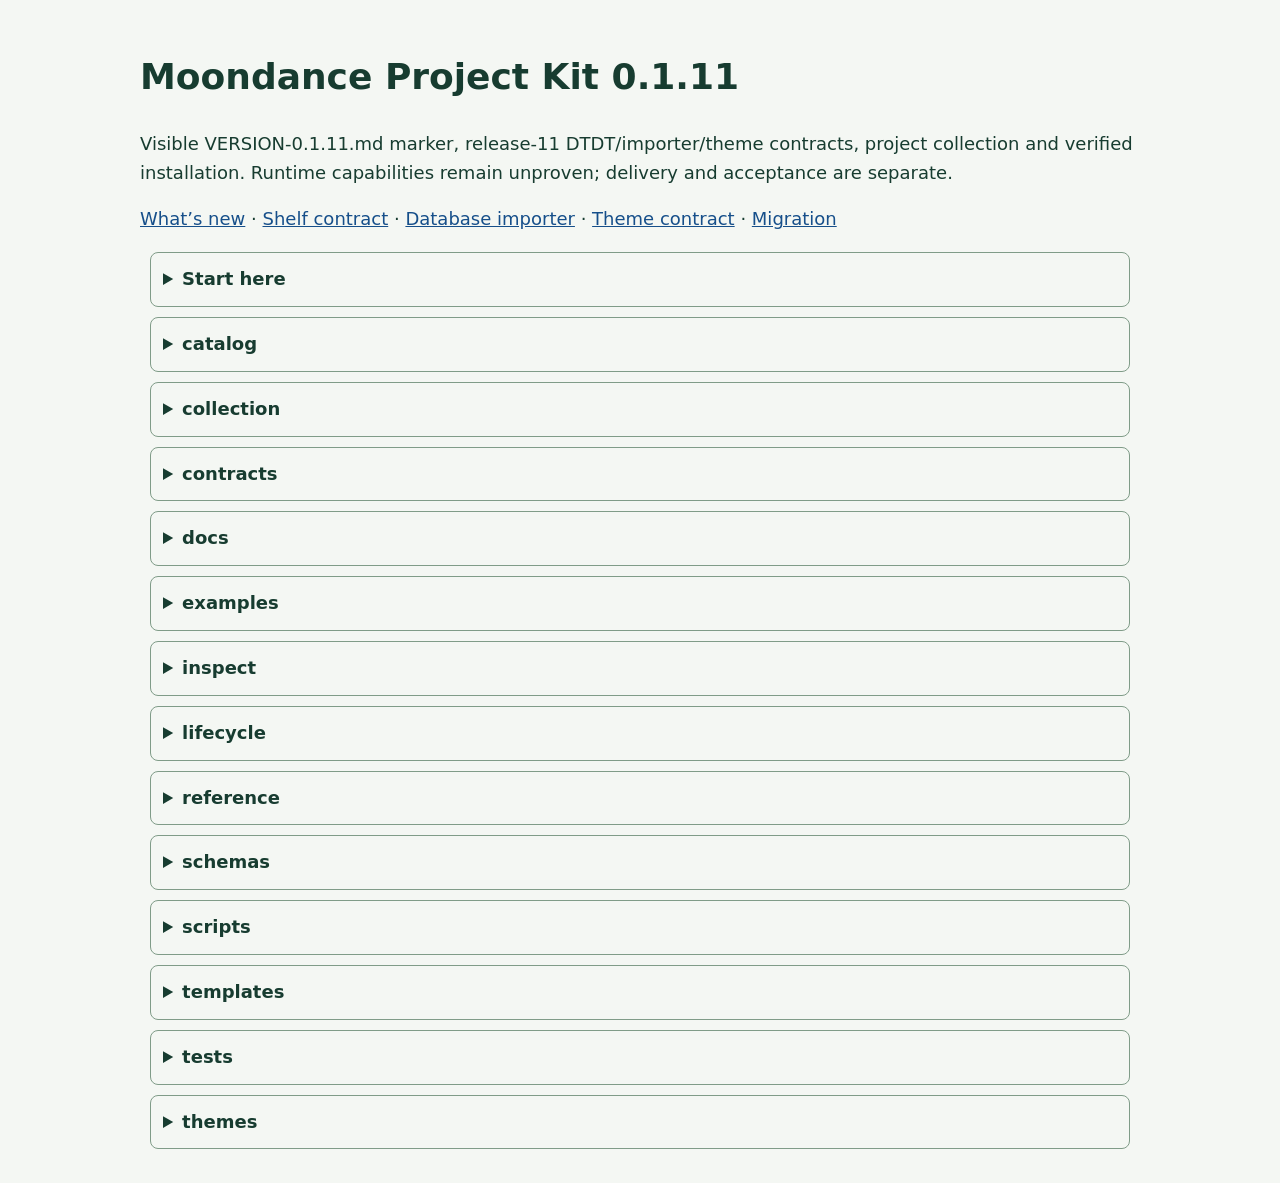
==== commit 413bf2e9: "mpk" ====
--- a/project-kit/inspect/index.html
+++ b/project-kit/inspect/index.html
@@ -1,4 +1,4 @@
-<!doctype html><html lang="en"><meta charset="utf-8"><meta name="viewport" content="width=device-width"><title>Moondance Project Kit 0.1.10</title><style>body{font:18px/1.6 system-ui;max-width:1000px;margin:auto;padding:24px;background:#f4f7f3;color:#173c30}details{border:1px solid #809c88;border-radius:8px;padding:12px;margin:10px}summary{cursor:pointer;font-weight:bold}a{color:#164f8a}a:focus,summary:focus{outline:3px solid #986900}</style><main><h1>Moondance Project Kit 0.1.10</h1><p>Visible VERSION-0.1.10.md marker, project collection and verified installation. Runtime capabilities remain unproven; delivery and acceptance are separate.</p><p><a href="../CHANGELOG.md">What’s new</a> · <a href="../contracts/ai-runtime-decisions.md">AI runtime decisions</a> · <a href="../docs/INSTALLING-PROJECT-KIT.md">Install into projects</a> · <a href="../docs/MIGRATION-0.1.10.md">Migration</a></p>
+<!doctype html><html lang="en"><meta charset="utf-8"><meta name="viewport" content="width=device-width"><title>Moondance Project Kit 0.1.11</title><style>body{font:18px/1.6 system-ui;max-width:1000px;margin:auto;padding:24px;background:#f4f7f3;color:#173c30}details{border:1px solid #809c88;border-radius:8px;padding:12px;margin:10px}summary{cursor:pointer;font-weight:bold}a{color:#164f8a}a:focus,summary:focus{outline:3px solid #986900}</style><main><h1>Moondance Project Kit 0.1.11</h1><p>Visible VERSION-0.1.11.md marker, release-11 DTDT/importer/theme contracts, project collection and verified installation. Runtime capabilities remain unproven; delivery and acceptance are separate.</p><p><a href="../CHANGELOG.md">What’s new</a> · <a href="../contracts/shelf.md">Shelf contract</a> · <a href="../contracts/database-importer.md">Database importer</a> · <a href="../contracts/theme.md">Theme contract</a> · <a href="../docs/MIGRATION-0.1.11.md">Migration</a></p>
 <details><summary>Start here</summary><ul>
 <li><a href="../.gitignore">.gitignore</a></li>
 <li><a href="../AGENTS.md">AGENTS.md</a></li>
@@ -8,7 +8,8 @@
 <li><a href="../PROVENANCE.json">PROVENANCE.json</a></li>
 <li><a href="../README.md">README.md</a></li>
 <li><a href="../RELEASE-NOTES.md">RELEASE-NOTES.md</a></li>
-<li><a href="../VERSION-0.1.10.md">VERSION-0.1.10.md</a></li>
+<li><a href="../VERSION-0.1.11.md">VERSION-0.1.11.md</a></li>
+<li><a href="../manifest.json">manifest.json</a></li>
 </ul></details>
 <details><summary>catalog</summary><ul>
 <li><a href="../catalog/README.md">README.md</a></li>
@@ -26,6 +27,7 @@
 <li><a href="../contracts/behavior.md">behavior.md</a></li>
 <li><a href="../contracts/campaign-simulation.md">campaign-simulation.md</a></li>
 <li><a href="../contracts/context.md">context.md</a></li>
+<li><a href="../contracts/database-importer.md">database-importer.md</a></li>
 <li><a href="../contracts/dtd-ui.md">dtd-ui.md</a></li>
 <li><a href="../contracts/feedback.md">feedback.md</a></li>
 <li><a href="../contracts/local-supplements.md">local-supplements.md</a></li>
@@ -42,6 +44,7 @@
 <li><a href="../contracts/services.md">services.md</a></li>
 <li><a href="../contracts/shelf.md">shelf.md</a></li>
 <li><a href="../contracts/talisman-console.md">talisman-console.md</a></li>
+<li><a href="../contracts/theme.md">theme.md</a></li>
 <li><a href="../contracts/voice-authoring.md">voice-authoring.md</a></li>
 <li><a href="../contracts/voice-lab.md">voice-lab.md</a></li>
 </ul></details>
@@ -56,6 +59,7 @@
 <li><a href="../docs/LOCAL-FINDINGS-0.1.3.md">LOCAL-FINDINGS-0.1.3.md</a></li>
 <li><a href="../docs/MIGRATION-0.1.1.md">MIGRATION-0.1.1.md</a></li>
 <li><a href="../docs/MIGRATION-0.1.10.md">MIGRATION-0.1.10.md</a></li>
+<li><a href="../docs/MIGRATION-0.1.11.md">MIGRATION-0.1.11.md</a></li>
 <li><a href="../docs/MIGRATION-0.1.2.md">MIGRATION-0.1.2.md</a></li>
 <li><a href="../docs/MIGRATION-0.1.3.md">MIGRATION-0.1.3.md</a></li>
 <li><a href="../docs/MIGRATION-0.1.4.md">MIGRATION-0.1.4.md</a></li>
@@ -81,6 +85,9 @@
 <li><a href="../examples/morph-language.md">morph-language.md</a></li>
 <li><a href="../examples/voice-lab-package.json">voice-lab-package.json</a></li>
 </ul></details>
+<details><summary>inspect</summary><ul>
+<li><a href="../inspect/index.html">index.html</a></li>
+</ul></details>
 <details><summary>lifecycle</summary><ul>
 <li><a href="../lifecycle/ACTIVE-DESIGN.template.md">ACTIVE-DESIGN.template.md</a></li>
 <li><a href="../lifecycle/HANDOFF.template.md">HANDOFF.template.md</a></li>
@@ -91,74 +98,46 @@
 </ul></details>
 <details><summary>reference</summary><ul>
 <li><a href="../reference/README.md">README.md</a></li>
-</ul></details>
-<details><summary>reference/talisman</summary><ul>
 <li><a href="../reference/talisman/AGENTS.index.md">AGENTS.index.md</a></li>
 <li><a href="../reference/talisman/PATCH-BUNDLE-INSTRUCTIONS.md">PATCH-BUNDLE-INSTRUCTIONS.md</a></li>
-</ul></details>
-<details><summary>reference/talisman/context-management</summary><ul>
 <li><a href="../reference/talisman/context-management/README.md">README.md</a></li>
-</ul></details>
-<details><summary>reference/talisman/context-management/docs</summary><ul>
 <li><a href="../reference/talisman/context-management/docs/APPLICATION-CONTEXT-PAYLOAD-V1.md">APPLICATION-CONTEXT-PAYLOAD-V1.md</a></li>
 <li><a href="../reference/talisman/context-management/docs/APPLICATION-INTEGRATION.md">APPLICATION-INTEGRATION.md</a></li>
 <li><a href="../reference/talisman/context-management/docs/CONTEXT-CONTRACT.md">CONTEXT-CONTRACT.md</a></li>
 <li><a href="../reference/talisman/context-management/docs/MONITOR-AND-TALITALK.md">MONITOR-AND-TALITALK.md</a></li>
-</ul></details>
-<details><summary>reference/talisman/design</summary><ul>
+<li><a href="../reference/talisman/design/Active Designs/Application Server/CRITTER-READ-CONTRACT.md">CRITTER-READ-CONTRACT.md</a></li>
+<li><a href="../reference/talisman/design/Active Designs/Application Server/DATABASE-VIEWER.md">DATABASE-VIEWER.md</a></li>
+<li><a href="../reference/talisman/design/Active Designs/Application Server/HOT-PUBLICATION-HANDOFF.md">HOT-PUBLICATION-HANDOFF.md</a></li>
+<li><a href="../reference/talisman/design/Active Designs/Application Server/MANAGED-HANDLER-RUNTIME-DESIGN.md">MANAGED-HANDLER-RUNTIME-DESIGN.md</a></li>
+<li><a href="../reference/talisman/design/Active Designs/Application Server/MOONBEAM-DELTA-PUBLICATION-DESIGN.md">MOONBEAM-DELTA-PUBLICATION-DESIGN.md</a></li>
+<li><a href="../reference/talisman/design/Active Designs/Application Server/PAGE-PLUGIN-CONTRACT.md">PAGE-PLUGIN-CONTRACT.md</a></li>
+<li><a href="../reference/talisman/design/Active Designs/GM Control Screen/CONTROL-CONTEXT-REVIEW.md">CONTROL-CONTEXT-REVIEW.md</a></li>
+<li><a href="../reference/talisman/design/Active Designs/GM Control Screen/CONTROL-SAVED-LAYOUT-REVIEW.md">CONTROL-SAVED-LAYOUT-REVIEW.md</a></li>
+<li><a href="../reference/talisman/design/Active Designs/Moondance Web/TALISMAN-ONLINE-SERVER.md">TALISMAN-ONLINE-SERVER.md</a></li>
+<li><a href="../reference/talisman/design/Active Designs/Object Sing &amp; Dance Factory__/METAMORPH-GALLERY.md">METAMORPH-GALLERY.md</a></li>
+<li><a href="../reference/talisman/design/Active Designs/Object Sing &amp; Dance Factory__/MORPH-DESIGN.md">MORPH-DESIGN.md</a></li>
+<li><a href="../reference/talisman/design/Active Designs/Object Sing &amp; Dance Factory__/REFERENCE-AUDIT.md">REFERENCE-AUDIT.md</a></li>
+<li><a href="../reference/talisman/design/Active Designs/Object Sing &amp; Dance Factory__/SIGN-LANGUAGE-MORPH-CAPABILITY.md">SIGN-LANGUAGE-MORPH-CAPABILITY.md</a></li>
+<li><a href="../reference/talisman/design/Active Designs/Object Sing &amp; Dance Factory__/SLICE-NATIVE-STORAGE.md">SLICE-NATIVE-STORAGE.md</a></li>
+<li><a href="../reference/talisman/design/Active Designs/Object Sing &amp; Dance Factory__/SYSTEM-DESIGN.md">SYSTEM-DESIGN.md</a></li>
+<li><a href="../reference/talisman/design/Active Designs/Object Sing &amp; Dance Factory__/TEST-PLAN.md">TEST-PLAN.md</a></li>
+<li><a href="../reference/talisman/design/Active Designs/Object Sing &amp; Dance Factory__/UNIFIED-MORPH-WORKBENCH-HANDOFF.md">UNIFIED-MORPH-WORKBENCH-HANDOFF.md</a></li>
+<li><a href="../reference/talisman/design/Active Designs/Talisman Architecture/ACTIVE-DESIGN.md">ACTIVE-DESIGN.md</a></li>
+<li><a href="../reference/talisman/design/Active Designs/Talisman Architecture/IMPLEMENTATION-FRICTION.md">IMPLEMENTATION-FRICTION.md</a></li>
+<li><a href="../reference/talisman/design/Active Designs/Talisman Architecture/MOONDANCE-PROJECT-KIT.md">MOONDANCE-PROJECT-KIT.md</a></li>
+<li><a href="../reference/talisman/design/Active Designs/Talisman Architecture/PATCHER-QUEUE-CONTRACT.md">PATCHER-QUEUE-CONTRACT.md</a></li>
+<li><a href="../reference/talisman/design/Active Designs/Talisman Architecture/TALISMAN-ARCHITECTURE-OPERATIONS-ATLAS.md">TALISMAN-ARCHITECTURE-OPERATIONS-ATLAS.md</a></li>
+<li><a href="../reference/talisman/design/Active Designs/Talisman Architecture/TEST-PLAN.md">TEST-PLAN.md</a></li>
+<li><a href="../reference/talisman/design/Active Designs/Talisman Architecture/THE-RIGHT-LINE.md">THE-RIGHT-LINE.md</a></li>
+<li><a href="../reference/talisman/design/Active Designs/Talisman Architecture/handoffs/LIFECYCLE-HANDOFF.md">LIFECYCLE-HANDOFF.md</a></li>
+<li><a href="../reference/talisman/design/Active Designs/Talisman Architecture/handoffs/PROJECT-KIT-HANDOFF.md">PROJECT-KIT-HANDOFF.md</a></li>
+<li><a href="../reference/talisman/design/Active Designs/Talisman Editor Integration/LOCAL-EDITOR-INTEGRATION.md">LOCAL-EDITOR-INTEGRATION.md</a></li>
+<li><a href="../reference/talisman/design/Active Designs/Talisman Forest__/ACTIVE-DESIGN.md">ACTIVE-DESIGN.md</a></li>
+<li><a href="../reference/talisman/design/Active Designs/Talisman Forest__/BROWSER-THEME-CONTRACT.md">BROWSER-THEME-CONTRACT.md</a></li>
+<li><a href="../reference/talisman/design/Active Designs/Talisman Shelf__/DTDT-V3-SHELF-DESIGN.md">DTDT-V3-SHELF-DESIGN.md</a></li>
+<li><a href="../reference/talisman/design/Active Designs/Talisman Shelf__/SHELF-CONTRACT-V1.md">SHELF-CONTRACT-V1.md</a></li>
+<li><a href="../reference/talisman/design/Active Designs/Talisman Shelf__/SHELF-CONTRACT-V2.md">SHELF-CONTRACT-V2.md</a></li>
 <li><a href="../reference/talisman/design/MOONDANCE-PROJECT-PROFILE.md">MOONDANCE-PROJECT-PROFILE.md</a></li>
-</ul></details>
-<details><summary>reference/talisman/design/Active Designs/Application Server</summary><ul>
-<li><a href="../reference/talisman/design/Active%20Designs/Application%20Server/CRITTER-READ-CONTRACT.md">CRITTER-READ-CONTRACT.md</a></li>
-<li><a href="../reference/talisman/design/Active%20Designs/Application%20Server/DATABASE-VIEWER.md">DATABASE-VIEWER.md</a></li>
-<li><a href="../reference/talisman/design/Active%20Designs/Application%20Server/HOT-PUBLICATION-HANDOFF.md">HOT-PUBLICATION-HANDOFF.md</a></li>
-<li><a href="../reference/talisman/design/Active%20Designs/Application%20Server/MANAGED-HANDLER-RUNTIME-DESIGN.md">MANAGED-HANDLER-RUNTIME-DESIGN.md</a></li>
-<li><a href="../reference/talisman/design/Active%20Designs/Application%20Server/MOONBEAM-DELTA-PUBLICATION-DESIGN.md">MOONBEAM-DELTA-PUBLICATION-DESIGN.md</a></li>
-<li><a href="../reference/talisman/design/Active%20Designs/Application%20Server/PAGE-PLUGIN-CONTRACT.md">PAGE-PLUGIN-CONTRACT.md</a></li>
-</ul></details>
-<details><summary>reference/talisman/design/Active Designs/GM Control Screen</summary><ul>
-<li><a href="../reference/talisman/design/Active%20Designs/GM%20Control%20Screen/CONTROL-CONTEXT-REVIEW.md">CONTROL-CONTEXT-REVIEW.md</a></li>
-<li><a href="../reference/talisman/design/Active%20Designs/GM%20Control%20Screen/CONTROL-SAVED-LAYOUT-REVIEW.md">CONTROL-SAVED-LAYOUT-REVIEW.md</a></li>
-</ul></details>
-<details><summary>reference/talisman/design/Active Designs/Moondance Web</summary><ul>
-<li><a href="../reference/talisman/design/Active%20Designs/Moondance%20Web/TALISMAN-ONLINE-SERVER.md">TALISMAN-ONLINE-SERVER.md</a></li>
-</ul></details>
-<details><summary>reference/talisman/design/Active Designs/Object Sing &amp; Dance Factory__</summary><ul>
-<li><a href="../reference/talisman/design/Active%20Designs/Object%20Sing%20%26%20Dance%20Factory__/METAMORPH-GALLERY.md">METAMORPH-GALLERY.md</a></li>
-<li><a href="../reference/talisman/design/Active%20Designs/Object%20Sing%20%26%20Dance%20Factory__/MORPH-DESIGN.md">MORPH-DESIGN.md</a></li>
-<li><a href="../reference/talisman/design/Active%20Designs/Object%20Sing%20%26%20Dance%20Factory__/REFERENCE-AUDIT.md">REFERENCE-AUDIT.md</a></li>
-<li><a href="../reference/talisman/design/Active%20Designs/Object%20Sing%20%26%20Dance%20Factory__/SIGN-LANGUAGE-MORPH-CAPABILITY.md">SIGN-LANGUAGE-MORPH-CAPABILITY.md</a></li>
-<li><a href="../reference/talisman/design/Active%20Designs/Object%20Sing%20%26%20Dance%20Factory__/SLICE-NATIVE-STORAGE.md">SLICE-NATIVE-STORAGE.md</a></li>
-<li><a href="../reference/talisman/design/Active%20Designs/Object%20Sing%20%26%20Dance%20Factory__/SYSTEM-DESIGN.md">SYSTEM-DESIGN.md</a></li>
-<li><a href="../reference/talisman/design/Active%20Designs/Object%20Sing%20%26%20Dance%20Factory__/TEST-PLAN.md">TEST-PLAN.md</a></li>
-<li><a href="../reference/talisman/design/Active%20Designs/Object%20Sing%20%26%20Dance%20Factory__/UNIFIED-MORPH-WORKBENCH-HANDOFF.md">UNIFIED-MORPH-WORKBENCH-HANDOFF.md</a></li>
-</ul></details>
-<details><summary>reference/talisman/design/Active Designs/Talisman Architecture</summary><ul>
-<li><a href="../reference/talisman/design/Active%20Designs/Talisman%20Architecture/ACTIVE-DESIGN.md">ACTIVE-DESIGN.md</a></li>
-<li><a href="../reference/talisman/design/Active%20Designs/Talisman%20Architecture/IMPLEMENTATION-FRICTION.md">IMPLEMENTATION-FRICTION.md</a></li>
-<li><a href="../reference/talisman/design/Active%20Designs/Talisman%20Architecture/MOONDANCE-PROJECT-KIT.md">MOONDANCE-PROJECT-KIT.md</a></li>
-<li><a href="../reference/talisman/design/Active%20Designs/Talisman%20Architecture/PATCHER-QUEUE-CONTRACT.md">PATCHER-QUEUE-CONTRACT.md</a></li>
-<li><a href="../reference/talisman/design/Active%20Designs/Talisman%20Architecture/TALISMAN-ARCHITECTURE-OPERATIONS-ATLAS.md">TALISMAN-ARCHITECTURE-OPERATIONS-ATLAS.md</a></li>
-<li><a href="../reference/talisman/design/Active%20Designs/Talisman%20Architecture/TEST-PLAN.md">TEST-PLAN.md</a></li>
-<li><a href="../reference/talisman/design/Active%20Designs/Talisman%20Architecture/THE-RIGHT-LINE.md">THE-RIGHT-LINE.md</a></li>
-</ul></details>
-<details><summary>reference/talisman/design/Active Designs/Talisman Architecture/handoffs</summary><ul>
-<li><a href="../reference/talisman/design/Active%20Designs/Talisman%20Architecture/handoffs/LIFECYCLE-HANDOFF.md">LIFECYCLE-HANDOFF.md</a></li>
-<li><a href="../reference/talisman/design/Active%20Designs/Talisman%20Architecture/handoffs/PROJECT-KIT-HANDOFF.md">PROJECT-KIT-HANDOFF.md</a></li>
-</ul></details>
-<details><summary>reference/talisman/design/Active Designs/Talisman Editor Integration</summary><ul>
-<li><a href="../reference/talisman/design/Active%20Designs/Talisman%20Editor%20Integration/LOCAL-EDITOR-INTEGRATION.md">LOCAL-EDITOR-INTEGRATION.md</a></li>
-</ul></details>
-<details><summary>reference/talisman/design/Active Designs/Talisman Forest__</summary><ul>
-<li><a href="../reference/talisman/design/Active%20Designs/Talisman%20Forest__/ACTIVE-DESIGN.md">ACTIVE-DESIGN.md</a></li>
-<li><a href="../reference/talisman/design/Active%20Designs/Talisman%20Forest__/BROWSER-THEME-CONTRACT.md">BROWSER-THEME-CONTRACT.md</a></li>
-</ul></details>
-<details><summary>reference/talisman/design/Active Designs/Talisman Shelf__</summary><ul>
-<li><a href="../reference/talisman/design/Active%20Designs/Talisman%20Shelf__/DTDT-V3-SHELF-DESIGN.md">DTDT-V3-SHELF-DESIGN.md</a></li>
-<li><a href="../reference/talisman/design/Active%20Designs/Talisman%20Shelf__/SHELF-CONTRACT-V1.md">SHELF-CONTRACT-V1.md</a></li>
-<li><a href="../reference/talisman/design/Active%20Designs/Talisman%20Shelf__/SHELF-CONTRACT-V2.md">SHELF-CONTRACT-V2.md</a></li>
-</ul></details>
-<details><summary>reference/talisman/development-atlas</summary><ul>
 <li><a href="../reference/talisman/development-atlas/Development-Architecture-Atlas.md">Development-Architecture-Atlas.md</a></li>
 <li><a href="../reference/talisman/development-atlas/action-routing.md">action-routing.md</a></li>
 <li><a href="../reference/talisman/development-atlas/events-threading.md">events-threading.md</a></li>
@@ -193,4 +172,4 @@
 <details><summary>themes</summary><ul>
 <li><a href="../themes/talisman-forest.tokens.json">talisman-forest.tokens.json</a></li>
 </ul></details>
-<p><a href="../manifest.json">Exact release inventory</a></p></main></html>
+</main></html>
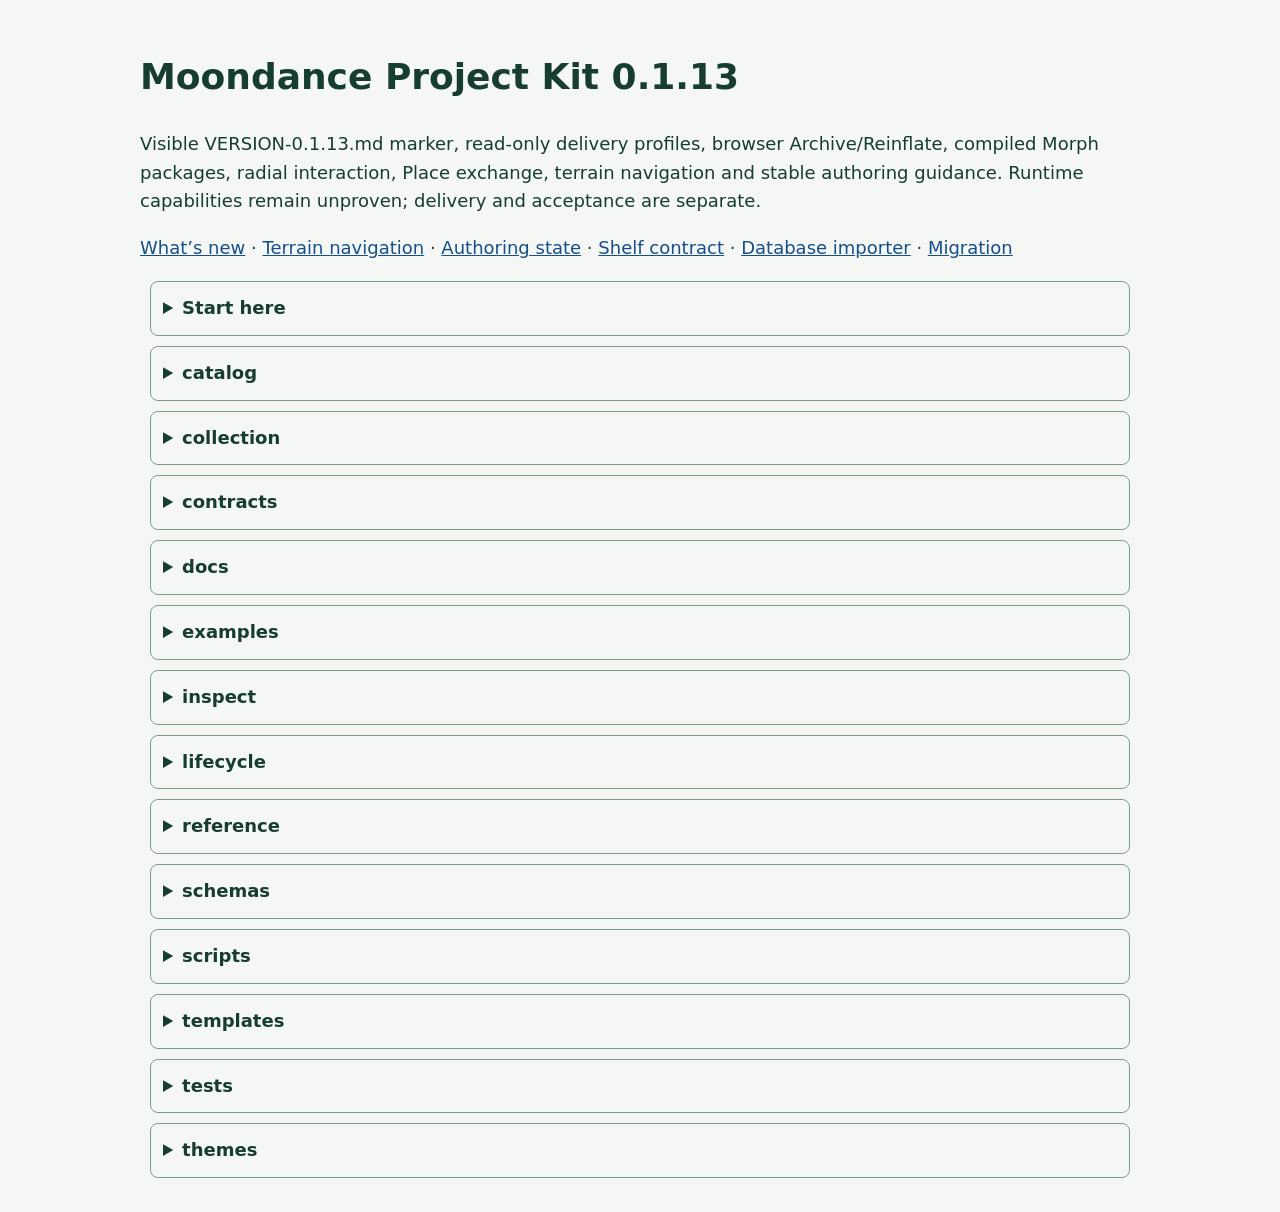
==== commit 8c69baf2: "Adopt Moondance Project Kit 0.1.13" ====
--- a/project-kit/inspect/index.html
+++ b/project-kit/inspect/index.html
@@ -1,4 +1,4 @@
-<!doctype html><html lang="en"><meta charset="utf-8"><meta name="viewport" content="width=device-width"><title>Moondance Project Kit 0.1.11</title><style>body{font:18px/1.6 system-ui;max-width:1000px;margin:auto;padding:24px;background:#f4f7f3;color:#173c30}details{border:1px solid #809c88;border-radius:8px;padding:12px;margin:10px}summary{cursor:pointer;font-weight:bold}a{color:#164f8a}a:focus,summary:focus{outline:3px solid #986900}</style><main><h1>Moondance Project Kit 0.1.11</h1><p>Visible VERSION-0.1.11.md marker, release-11 DTDT/importer/theme contracts, project collection and verified installation. Runtime capabilities remain unproven; delivery and acceptance are separate.</p><p><a href="../CHANGELOG.md">What’s new</a> · <a href="../contracts/shelf.md">Shelf contract</a> · <a href="../contracts/database-importer.md">Database importer</a> · <a href="../contracts/theme.md">Theme contract</a> · <a href="../docs/MIGRATION-0.1.11.md">Migration</a></p>
+<!doctype html><html lang="en"><meta charset="utf-8"><meta name="viewport" content="width=device-width"><title>Moondance Project Kit 0.1.13</title><style>body{font:18px/1.6 system-ui;max-width:1000px;margin:auto;padding:24px;background:#f4f7f3;color:#173c30}details{border:1px solid #809c88;border-radius:8px;padding:12px;margin:10px}summary{cursor:pointer;font-weight:bold}a{color:#164f8a}a:focus,summary:focus{outline:3px solid #986900}</style><main><h1>Moondance Project Kit 0.1.13</h1><p>Visible VERSION-0.1.13.md marker, read-only delivery profiles, browser Archive/Reinflate, compiled Morph packages, radial interaction, Place exchange, terrain navigation and stable authoring guidance. Runtime capabilities remain unproven; delivery and acceptance are separate.</p><p><a href="../CHANGELOG.md">What’s new</a> · <a href="../contracts/terrain-navigation.md">Terrain navigation</a> · <a href="../contracts/authoring-state.md">Authoring state</a> · <a href="../contracts/shelf.md">Shelf contract</a> · <a href="../contracts/database-importer.md">Database importer</a> · <a href="../docs/MIGRATION-0.1.13.md">Migration</a></p>
 <details><summary>Start here</summary><ul>
 <li><a href="../.gitignore">.gitignore</a></li>
 <li><a href="../AGENTS.md">AGENTS.md</a></li>
@@ -8,7 +8,7 @@
 <li><a href="../PROVENANCE.json">PROVENANCE.json</a></li>
 <li><a href="../README.md">README.md</a></li>
 <li><a href="../RELEASE-NOTES.md">RELEASE-NOTES.md</a></li>
-<li><a href="../VERSION-0.1.11.md">VERSION-0.1.11.md</a></li>
+<li><a href="../VERSION-0.1.13.md">VERSION-0.1.13.md</a></li>
 <li><a href="../manifest.json">manifest.json</a></li>
 </ul></details>
 <details><summary>catalog</summary><ul>
@@ -23,9 +23,13 @@
 <li><a href="../contracts/ai-provider-dialogue.md">ai-provider-dialogue.md</a></li>
 <li><a href="../contracts/ai-runtime-decisions.md">ai-runtime-decisions.md</a></li>
 <li><a href="../contracts/architecture.md">architecture.md</a></li>
+<li><a href="../contracts/authoring-state.md">authoring-state.md</a></li>
 <li><a href="../contracts/behavior-executors.md">behavior-executors.md</a></li>
 <li><a href="../contracts/behavior.md">behavior.md</a></li>
 <li><a href="../contracts/campaign-simulation.md">campaign-simulation.md</a></li>
+<li><a href="../contracts/browser-workspace.md">browser-workspace.md</a></li>
+<li><a href="../contracts/compiled-morph-packages.md">compiled-morph-packages.md</a></li>
+<li><a href="../contracts/component-publication.md">component-publication.md</a></li>
 <li><a href="../contracts/context.md">context.md</a></li>
 <li><a href="../contracts/database-importer.md">database-importer.md</a></li>
 <li><a href="../contracts/dtd-ui.md">dtd-ui.md</a></li>
@@ -39,11 +43,14 @@
 <li><a href="../contracts/objects.md">objects.md</a></li>
 <li><a href="../contracts/ownership.md">ownership.md</a></li>
 <li><a href="../contracts/persistence.md">persistence.md</a></li>
+<li><a href="../contracts/place-package-exchange.md">place-package-exchange.md</a></li>
+<li><a href="../contracts/press-hold-radial-menu.md">press-hold-radial-menu.md</a></li>
 <li><a href="../contracts/physics.md">physics.md</a></li>
 <li><a href="../contracts/place.md">place.md</a></li>
 <li><a href="../contracts/services.md">services.md</a></li>
 <li><a href="../contracts/shelf.md">shelf.md</a></li>
 <li><a href="../contracts/talisman-console.md">talisman-console.md</a></li>
+<li><a href="../contracts/terrain-navigation.md">terrain-navigation.md</a></li>
 <li><a href="../contracts/theme.md">theme.md</a></li>
 <li><a href="../contracts/voice-authoring.md">voice-authoring.md</a></li>
 <li><a href="../contracts/voice-lab.md">voice-lab.md</a></li>
@@ -52,6 +59,7 @@
 <li><a href="../docs/ADOPTION.md">ADOPTION.md</a></li>
 <li><a href="../docs/BROWSER-HOST-ARCHITECTURE.md">BROWSER-HOST-ARCHITECTURE.md</a></li>
 <li><a href="../docs/COLLECTING-PROJECT-UPDATES.md">COLLECTING-PROJECT-UPDATES.md</a></li>
+<li><a href="../docs/COLLECTED-FINDINGS-0.1.13.md">COLLECTED-FINDINGS-0.1.13.md</a></li>
 <li><a href="../docs/DELIVERY-GATES.md">DELIVERY-GATES.md</a></li>
 <li><a href="../docs/FIELD-TRIAL-LESSONS.md">FIELD-TRIAL-LESSONS.md</a></li>
 <li><a href="../docs/INSTALLING-PROJECT-KIT.md">INSTALLING-PROJECT-KIT.md</a></li>
@@ -60,6 +68,8 @@
 <li><a href="../docs/MIGRATION-0.1.1.md">MIGRATION-0.1.1.md</a></li>
 <li><a href="../docs/MIGRATION-0.1.10.md">MIGRATION-0.1.10.md</a></li>
 <li><a href="../docs/MIGRATION-0.1.11.md">MIGRATION-0.1.11.md</a></li>
+<li><a href="../docs/MIGRATION-0.1.12.md">MIGRATION-0.1.12.md</a></li>
+<li><a href="../docs/MIGRATION-0.1.13.md">MIGRATION-0.1.13.md</a></li>
 <li><a href="../docs/MIGRATION-0.1.2.md">MIGRATION-0.1.2.md</a></li>
 <li><a href="../docs/MIGRATION-0.1.3.md">MIGRATION-0.1.3.md</a></li>
 <li><a href="../docs/MIGRATION-0.1.4.md">MIGRATION-0.1.4.md</a></li>
@@ -72,8 +82,10 @@
 <li><a href="../docs/NEW-UPDATE-PROFILE.md">NEW-UPDATE-PROFILE.md</a></li>
 <li><a href="../docs/OWNER-CAPABILITY-REPORTS.md">OWNER-CAPABILITY-REPORTS.md</a></li>
 <li><a href="../docs/PUBLISHING-INSTALLED-KITS.md">PUBLISHING-INSTALLED-KITS.md</a></li>
+<li><a href="../docs/SLICE-FINDINGS-0.1.12.md">SLICE-FINDINGS-0.1.12.md</a></li>
 <li><a href="../docs/TASSY-ADMISSION-REFERENCE.md">TASSY-ADMISSION-REFERENCE.md</a></li>
 <li><a href="../docs/TEMPLATES.md">TEMPLATES.md</a></li>
+<li><a href="../docs/READ-ONLY-DELIVERY-MIGRATION.md">READ-ONLY-DELIVERY-MIGRATION.md</a></li>
 <li><a href="../docs/UPDATE-SOURCES.md">UPDATE-SOURCES.md</a></li>
 <li><a href="../docs/VOICE-LAB-PACKAGE.md">VOICE-LAB-PACKAGE.md</a></li>
 </ul></details>
@@ -81,6 +93,7 @@
 <li><a href="../examples/behavior-executor.md">behavior-executor.md</a></li>
 <li><a href="../examples/behavior-plans.md">behavior-plans.md</a></li>
 <li><a href="../examples/consumer-lock.json">consumer-lock.json</a></li>
+<li><a href="../examples/component-publication-plan.json">component-publication-plan.json</a></li>
 <li><a href="../examples/derek-campaign-heartbeat.md">derek-campaign-heartbeat.md</a></li>
 <li><a href="../examples/morph-language.md">morph-language.md</a></li>
 <li><a href="../examples/voice-lab-package.json">voice-lab-package.json</a></li>
@@ -149,6 +162,7 @@
 </ul></details>
 <details><summary>schemas</summary><ul>
 <li><a href="../schemas/character.schema.json">character.schema.json</a></li>
+<li><a href="../schemas/component-publication.schema.json">component-publication.schema.json</a></li>
 <li><a href="../schemas/consumer-lock.schema.json">consumer-lock.schema.json</a></li>
 <li><a href="../schemas/manifest.schema.json">manifest.schema.json</a></li>
 <li><a href="../schemas/place.schema.json">place.schema.json</a></li>
@@ -158,6 +172,7 @@
 <li><a href="../scripts/collect_mpk.py">collect_mpk.py</a></li>
 <li><a href="../scripts/install_mpk.py">install_mpk.py</a></li>
 <li><a href="../scripts/publish_mpk_installs.py">publish_mpk_installs.py</a></li>
+<li><a href="../scripts/publish_component.py">publish_component.py</a></li>
 </ul></details>
 <details><summary>templates</summary><ul>
 <li><a href="../templates/character.json">character.json</a></li>
@@ -168,6 +183,7 @@
 <li><a href="../tests/test_collect_mpk.py">test_collect_mpk.py</a></li>
 <li><a href="../tests/test_install_mpk.py">test_install_mpk.py</a></li>
 <li><a href="../tests/test_publish_mpk_installs.py">test_publish_mpk_installs.py</a></li>
+<li><a href="../tests/test_publish_component.py">test_publish_component.py</a></li>
 </ul></details>
 <details><summary>themes</summary><ul>
 <li><a href="../themes/talisman-forest.tokens.json">talisman-forest.tokens.json</a></li>
